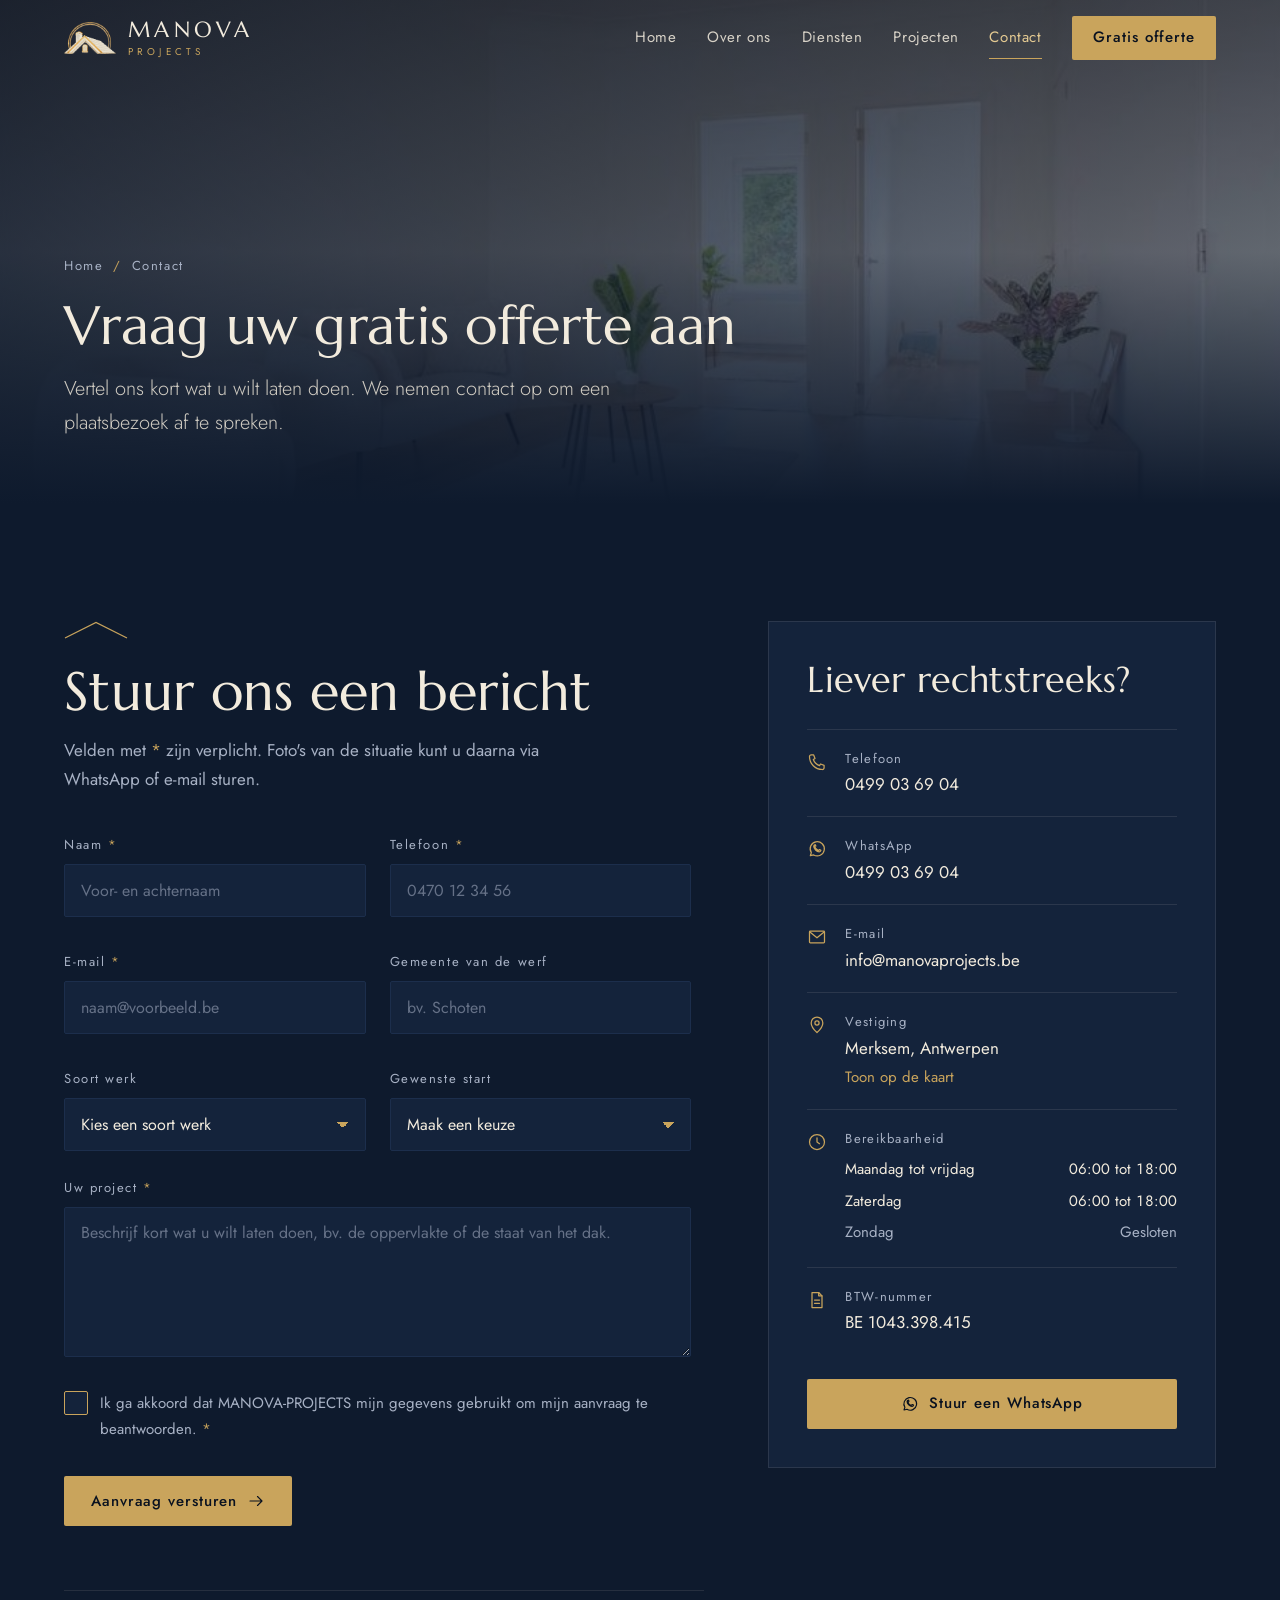
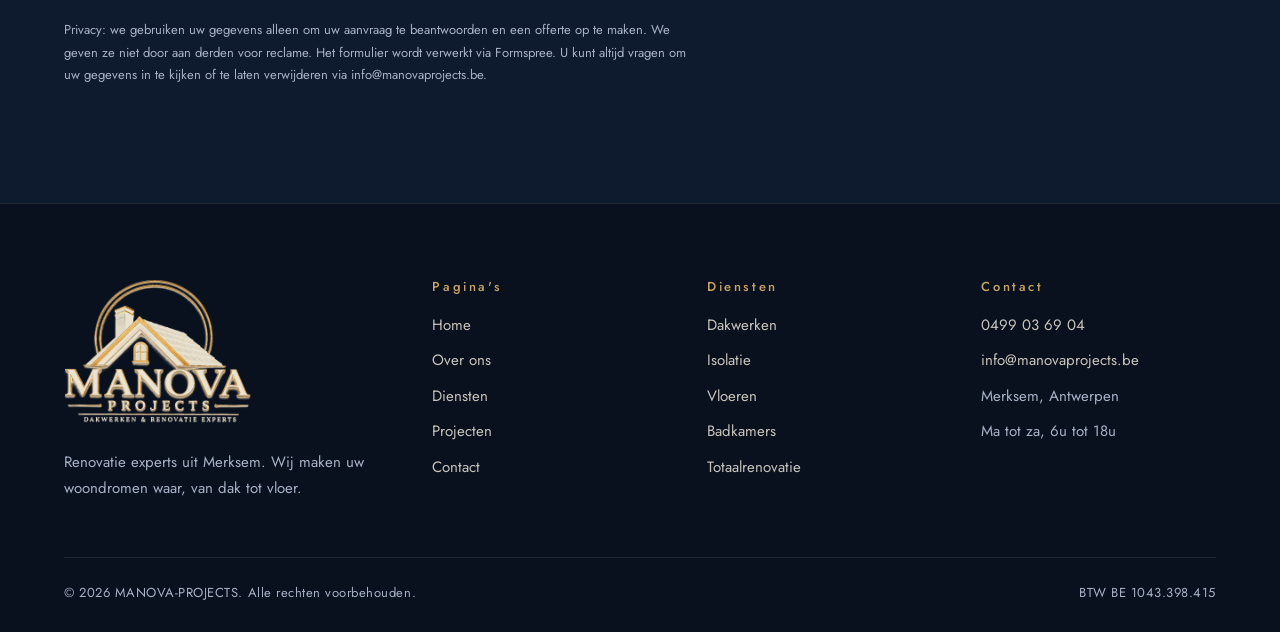
==== contact.html @ 38bc994d "Add files via upload" ====
<!DOCTYPE html>
<html lang="nl-BE">
<head>
<meta charset="utf-8">
<meta name="viewport" content="width=device-width, initial-scale=1, viewport-fit=cover">
<title>Contact | MANOVA-PROJECTS</title>
<meta name="description" content="Vraag een gratis offerte aan bij MANOVA-PROJECTS. Bel 0499 03 69 04, mail info@manovaprojects.be of vul het formulier in.">
<meta name="theme-color" content="#09111F">
<meta property="og:type" content="website">
<meta property="og:locale" content="nl_BE">
<meta property="og:site_name" content="MANOVA-PROJECTS">
<meta property="og:title" content="Contact | MANOVA-PROJECTS">
<meta property="og:description" content="Vraag een gratis offerte aan bij MANOVA-PROJECTS. Bel 0499 03 69 04, mail info@manovaprojects.be of vul het formulier in.">
<meta property="og:image" content="https://manovaprojects.be/images/badkamer-vrijstaand-bad.jpg">
<meta property="og:url" content="https://manovaprojects.be/contact.html">
<link rel="canonical" href="https://manovaprojects.be/contact.html">
<link rel="icon" type="image/png" href="images/favicon.png">
<link rel="apple-touch-icon" href="images/apple-touch-icon.png">
<link rel="preconnect" href="https://fonts.googleapis.com">
<link rel="preconnect" href="https://fonts.gstatic.com" crossorigin>
<link rel="stylesheet" href="https://fonts.googleapis.com/css2?family=Jost:wght@300;400;500&family=Marcellus&display=swap">
<link rel="stylesheet" href="style.css?v=2">
</head>
<body class="page-contact">
<a class="skip-link" href="#inhoud">Naar de inhoud</a>

<header class="site-header">
  <div class="wrap header-inner">
    <a class="brand" href="index.html" aria-label="MANOVA-PROJECTS, naar de startpagina">
      <img src="images/logo-embleem.png" alt="" width="300" height="186">
      <span class="brand-text"><span class="brand-name">MANOVA</span><span class="brand-sub">PROJECTS</span></span>
    </a>
    <nav class="main-nav" id="hoofdmenu" aria-label="Hoofdmenu">
      <a href="index.html">Home</a>
      <a href="over-ons.html">Over ons</a>
      <a href="diensten.html">Diensten</a>
      <a href="projecten.html">Projecten</a>
      <a href="contact.html" aria-current="page">Contact</a>
      <a class="btn btn-gold" href="contact.html">Gratis offerte</a>
    </nav>
    <button class="menu-toggle" type="button" aria-controls="hoofdmenu" aria-expanded="false" aria-label="Menu openen">
      <span></span><span></span><span></span>
    </button>
  </div>
</header>

<section class="page-hero">
  <img src="images/woonkamer-renovatie-parket.jpg" alt="Gerenoveerde lichte leefruimte" width="949" height="558" fetchpriority="high">
  <div class="wrap">
    <nav class="crumbs" aria-label="Kruimelpad"><a href="index.html">Home</a><span aria-hidden="true">/</span><span>Contact</span></nav>
    <h1>Vraag uw gratis offerte aan</h1>
    <p>Vertel ons kort wat u wilt laten doen. We nemen contact op om een plaatsbezoek af te spreken.</p>
  </div>
</section>

<main id="inhoud">

<section class="section">
  <div class="wrap contact-grid">
    <div>
      <div class="form-intro reveal">
        <svg class="gable" viewBox="0 0 64 18" aria-hidden="true"><path d="M1 17 32 1.5 63 17" fill="none" stroke="currentColor" stroke-width="1.2"/></svg>
        <h2>Stuur ons een bericht</h2>
        <p>Velden met <i>*</i> zijn verplicht. Foto's van de situatie kunt u daarna via WhatsApp of e-mail sturen.</p>
      </div>

      <!-- Formspree-formulier: xkjobwpk (https://formspree.io/f/xkjobwpk) -->
      <form class="form" id="offerte-form" action="https://formspree.io/f/xkjobwpk" method="POST" novalidate>
        <input type="hidden" name="_subject" value="Nieuwe offerteaanvraag via manovaprojects.be">
        <div class="hp" aria-hidden="true"><label for="hp-veld">Laat leeg</label><input type="text" id="hp-veld" name="_gotcha" tabindex="-1" autocomplete="off"></div>

        <div class="field">
          <label for="naam">Naam <i>*</i></label>
          <input id="naam" name="naam" type="text" autocomplete="name" required placeholder="Voor- en achternaam">
          <span class="field-error" aria-live="polite"></span>
        </div>
        <div class="field">
          <label for="telefoon">Telefoon <i>*</i></label>
          <input id="telefoon" name="telefoon" type="tel" inputmode="tel" autocomplete="tel" required placeholder="0470 12 34 56">
          <span class="field-error" aria-live="polite"></span>
        </div>
        <div class="field">
          <label for="email">E-mail <i>*</i></label>
          <input id="email" name="email" type="email" inputmode="email" autocomplete="email" required placeholder="naam@voorbeeld.be">
          <span class="field-error" aria-live="polite"></span>
        </div>
        <div class="field">
          <label for="gemeente">Gemeente van de werf</label>
          <input id="gemeente" name="gemeente" type="text" autocomplete="address-level2" placeholder="bv. Schoten">
        </div>
        <div class="field">
          <label for="dienst">Soort werk</label>
          <select id="dienst" name="soort_werk">
            <option value="">Kies een soort werk</option>
            <option value="dakwerken">Dakwerken</option>
            <option value="isolatie">Isolatie</option>
            <option value="vloeren">Vloeren</option>
            <option value="badkamers">Badkamer</option>
            <option value="keukens">Keuken</option>
            <option value="totaalrenovatie">Totaalrenovatie</option>
            <option value="schilderwerk">Schilderwerk</option>
            <option value="gyproc">Gyproc en plafonds</option>
            <option value="gevelwerken">Gevelwerken</option>
            <option value="ramen-deuren">Ramen en deuren</option>
            <option value="sanitair">Sanitair</option>
            <option value="elektriciteit">Elektriciteit</option>
            <option value="afbraak">Afbraak en ruwbouw</option>
            <option value="buitenaanleg">Terrassen en buitenaanleg</option>
            <option value="herstellingen">Herstellingen</option>
            <option value="andere">Iets anders</option>
          </select>
        </div>
        <div class="field">
          <label for="start">Gewenste start</label>
          <select id="start" name="gewenste_start">
            <option value="">Maak een keuze</option>
            <option>Zo snel mogelijk</option>
            <option>Binnen 3 maanden</option>
            <option>Binnen 6 maanden</option>
            <option>Later of nog niet zeker</option>
          </select>
        </div>
        <div class="field field-full">
          <label for="bericht">Uw project <i>*</i></label>
          <textarea id="bericht" name="bericht" required placeholder="Beschrijf kort wat u wilt laten doen, bv. de oppervlakte of de staat van het dak."></textarea>
          <span class="field-error" aria-live="polite"></span>
        </div>
        <div class="field field-full">
          <label class="check" for="privacy">
            <input id="privacy" name="privacy_akkoord" type="checkbox" value="ja" required>
            <span>Ik ga akkoord dat MANOVA-PROJECTS mijn gegevens gebruikt om mijn aanvraag te beantwoorden. <i>*</i></span>
          </label>
          <span class="field-error" aria-live="polite"></span>
        </div>
        <div class="field-full form-foot">
          <button class="btn btn-gold" type="submit"><span>Aanvraag versturen</span><svg viewBox="0 0 24 24" fill="none" stroke="currentColor" stroke-width="1.5" stroke-linecap="round" stroke-linejoin="round" aria-hidden="true"><path d="M4 12h15M14 6l6 6-6 6"/></svg></button>
          <p class="form-status" role="status"></p>
        </div>
      </form>
    </div>

    <aside class="contact-card reveal" data-delay="1" aria-labelledby="gegevens-titel">
      <h2 id="gegevens-titel">Liever rechtstreeks?</h2>
      <ul class="contact-list">
        <li><svg viewBox="0 0 24 24" fill="none" stroke="currentColor" stroke-width="1.5" stroke-linecap="round" stroke-linejoin="round" aria-hidden="true"><path d="M5 3.5h3l1.6 4.2-2 1.3a12 12 0 0 0 7.4 7.4l1.3-2 4.2 1.6v3A2 2 0 0 1 18.4 21 15.5 15.5 0 0 1 3 5.6 2 2 0 0 1 5 3.5Z"/></svg><div><small>Telefoon</small><a href="tel:+32499036904">0499 03 69 04</a></div></li>
        <li><svg viewBox="0 0 24 24" fill="none" stroke="currentColor" stroke-width="1.5" stroke-linecap="round" stroke-linejoin="round" aria-hidden="true"><path d="M4 20l1.2-3.6A8.5 8.5 0 1 1 8 19.1L4 20Z"/><path d="M9.2 8.6c.2 1.9 2.3 4.5 4.6 5.3l1.3-1.2 1.6.8c-.2 1.2-1 1.8-2 1.8-3 0-6.6-3.5-6.6-6.5 0-1 .6-1.8 1.8-2l.8 1.6-1.5.2Z"/></svg><div><small>WhatsApp</small><a href="https://wa.me/32499036904" target="_blank" rel="noopener">0499 03 69 04</a></div></li>
        <li><svg viewBox="0 0 24 24" fill="none" stroke="currentColor" stroke-width="1.5" stroke-linecap="round" stroke-linejoin="round" aria-hidden="true"><rect x="3" y="5" width="18" height="14" rx="1"/><path d="m3.5 6 8.5 7 8.5-7"/></svg><div><small>E-mail</small><a href="mailto:info@manovaprojects.be">info@manovaprojects.be</a></div></li>
        <li><svg viewBox="0 0 24 24" fill="none" stroke="currentColor" stroke-width="1.5" stroke-linecap="round" stroke-linejoin="round" aria-hidden="true"><path d="M12 21s-7-6.2-7-11.5a7 7 0 0 1 14 0C19 14.8 12 21 12 21Z"/><circle cx="12" cy="9.5" r="2.5"/></svg><div><small>Vestiging</small><b>Merksem, Antwerpen</b><br><a href="https://www.google.com/maps/search/?api=1&amp;query=Merksem" target="_blank" rel="noopener" class="map-link">Toon op de kaart</a></div></li>
        <li><svg viewBox="0 0 24 24" fill="none" stroke="currentColor" stroke-width="1.5" stroke-linecap="round" stroke-linejoin="round" aria-hidden="true"><circle cx="12" cy="12" r="9"/><path d="M12 7v5l3 2"/></svg><div><small>Bereikbaarheid</small>
          <table class="hours">
            <tr><td>Maandag tot vrijdag</td><td>06:00 tot 18:00</td></tr>
            <tr><td>Zaterdag</td><td>06:00 tot 18:00</td></tr>
            <tr class="closed"><td>Zondag</td><td>Gesloten</td></tr>
          </table></div></li>
        <li><svg viewBox="0 0 24 24" fill="none" stroke="currentColor" stroke-width="1.5" stroke-linecap="round" stroke-linejoin="round" aria-hidden="true"><path d="M6 3h8l4 4v14H6Z"/><path d="M14 3v4h4M9 12h6M9 16h6"/></svg><div><small>BTW-nummer</small><b>BE 1043.398.415</b></div></li>
      </ul>
      <a class="btn btn-gold" href="https://wa.me/32499036904" target="_blank" rel="noopener"><svg viewBox="0 0 24 24" fill="none" stroke="currentColor" stroke-width="1.5" stroke-linecap="round" stroke-linejoin="round" aria-hidden="true"><path d="M4 20l1.2-3.6A8.5 8.5 0 1 1 8 19.1L4 20Z"/><path d="M9.2 8.6c.2 1.9 2.3 4.5 4.6 5.3l1.3-1.2 1.6.8c-.2 1.2-1 1.8-2 1.8-3 0-6.6-3.5-6.6-6.5 0-1 .6-1.8 1.8-2l.8 1.6-1.5.2Z"/></svg>Stuur een WhatsApp</a>
    </aside>
  </div>

  <div class="wrap">
    <p class="privacy-note">Privacy: we gebruiken uw gegevens alleen om uw aanvraag te beantwoorden en een offerte op te maken. We geven ze niet door aan derden voor reclame. Het formulier wordt verwerkt via Formspree. U kunt altijd vragen om uw gegevens in te kijken of te laten verwijderen via info@manovaprojects.be.</p>
  </div>
</section>
</main>

<footer class="site-footer">
  <div class="wrap">
    <div class="footer-grid">
      <div class="footer-logo">
        <img src="images/logo-manova-projects.png" alt="MANOVA-PROJECTS, dakwerken en renovatie experts" width="900" height="684" loading="lazy" decoding="async">
        <p>Renovatie experts uit Merksem. Wij maken uw woondromen waar, van dak tot vloer.</p>
      </div>
      <div>
        <h3>Pagina's</h3>
        <ul class="footer-links">
          <li><a href="index.html">Home</a></li>
          <li><a href="over-ons.html">Over ons</a></li>
          <li><a href="diensten.html">Diensten</a></li>
          <li><a href="projecten.html">Projecten</a></li>
          <li><a href="contact.html">Contact</a></li>
        </ul>
      </div>
      <div>
        <h3>Diensten</h3>
        <ul class="footer-links">
          <li><a href="diensten.html#dakwerken">Dakwerken</a></li>
          <li><a href="diensten.html#isolatie">Isolatie</a></li>
          <li><a href="diensten.html#vloeren">Vloeren</a></li>
          <li><a href="diensten.html#badkamers">Badkamers</a></li>
          <li><a href="diensten.html#totaalrenovatie">Totaalrenovatie</a></li>
        </ul>
      </div>
      <div>
        <h3>Contact</h3>
        <ul class="footer-links">
          <li><a href="tel:+32499036904">0499 03 69 04</a></li>
          <li><a href="mailto:info@manovaprojects.be">info@manovaprojects.be</a></li>
          <li><span>Merksem, Antwerpen</span></li>
          <li><span>Ma tot za, 6u tot 18u</span></li>
        </ul>
      </div>
    </div>
    <div class="footer-bottom">
      <span>&copy; <span data-year>2026</span> MANOVA-PROJECTS. Alle rechten voorbehouden.</span>
      <span>BTW BE 1043.398.415</span>
    </div>
  </div>
</footer>

<nav class="mobile-bar" aria-label="Snel contact">
  <a href="tel:+32499036904"><svg viewBox="0 0 24 24" fill="none" stroke="currentColor" stroke-width="1.5" stroke-linecap="round" stroke-linejoin="round" aria-hidden="true"><path d="M5 3.5h3l1.6 4.2-2 1.3a12 12 0 0 0 7.4 7.4l1.3-2 4.2 1.6v3A2 2 0 0 1 18.4 21 15.5 15.5 0 0 1 3 5.6 2 2 0 0 1 5 3.5Z"/></svg>Bellen</a>
  <a href="https://wa.me/32499036904" target="_blank" rel="noopener"><svg viewBox="0 0 24 24" fill="none" stroke="currentColor" stroke-width="1.5" stroke-linecap="round" stroke-linejoin="round" aria-hidden="true"><path d="M4 20l1.2-3.6A8.5 8.5 0 1 1 8 19.1L4 20Z"/><path d="M9.2 8.6c.2 1.9 2.3 4.5 4.6 5.3l1.3-1.2 1.6.8c-.2 1.2-1 1.8-2 1.8-3 0-6.6-3.5-6.6-6.5 0-1 .6-1.8 1.8-2l.8 1.6-1.5.2Z"/></svg>WhatsApp</a>
  <a class="is-primary" href="contact.html"><svg viewBox="0 0 24 24" fill="none" stroke="currentColor" stroke-width="1.5" stroke-linecap="round" stroke-linejoin="round" aria-hidden="true"><path d="M6 3h8l4 4v14H6Z"/><path d="M14 3v4h4M9 12h6M9 16h6"/></svg>Offerte</a>
</nav>

<script src="script.js?v=2"></script>
</body>
</html>
---- style.css ----
/* =========================================================
   MANOVA-PROJECTS — style.css
   Layout: links uitgelijnde, ruime kolommen op diepe nachtblauwe
   grond; goud alleen voor fijne lijnen, cijfers en de hoofdknop.
   ========================================================= */

:root {
  /* Kleur */
  --ink: #09111F;          /* diepste achtergrond */
  --navy: #0E1A2D;         /* hoofdachtergrond */
  --navy-2: #14233B;       /* verhoogde vlakken */
  --navy-3: #1C2E4C;       /* randen op vlakken */
  --gold: #C9A45C;         /* accent uit het logo */
  --gold-2: #E4CA92;       /* goud op hover */
  --ivory: #F2EBDD;        /* tekst */
  --mist: #A7B1C4;         /* gedempte tekst */
  --line: rgba(201, 164, 92, 0.24);
  --line-soft: rgba(242, 235, 221, 0.10);

  /* Type */
  --display: "Marcellus", "Trajan Pro", Georgia, "Times New Roman", serif;
  --body: "Jost", "Avenir Next", "Segoe UI", system-ui, -apple-system, sans-serif;

  --fs-xs: 0.8125rem;
  --fs-sm: 0.9375rem;
  --fs-md: 1.0625rem;
  --fs-lg: 1.25rem;
  --fs-xl: clamp(1.6rem, 1.2rem + 1.6vw, 2.25rem);
  --fs-2xl: clamp(2.1rem, 1.4rem + 2.8vw, 3.4rem);
  --fs-hero: clamp(2.5rem, 1.5rem + 4.6vw, 5.2rem);

  /* Maat */
  --wrap: 1240px;
  --gutter: clamp(16px, 4.5vw, 44px);
  --section: clamp(72px, 6vw + 40px, 140px);
  --radius: 2px;
  --header-h: 76px;
  --ease: cubic-bezier(0.22, 0.61, 0.36, 1);

  color-scheme: dark;
}

/* ---------- Basis ---------- */
*, *::before, *::after { box-sizing: border-box; }

html {
  -webkit-text-size-adjust: 100%;
  text-size-adjust: 100%;
  scroll-behavior: smooth;
  scroll-padding-top: calc(var(--header-h) + 12px);
  background: var(--ink);
}

body {
  margin: 0;
  background: var(--navy);
  color: var(--ivory);
  font-family: var(--body);
  font-size: var(--fs-md);
  font-weight: 400;
  line-height: 1.7;
  -webkit-font-smoothing: antialiased;
  -moz-osx-font-smoothing: grayscale;
  -webkit-tap-highlight-color: transparent;
  overflow-x: hidden;
}

img { display: block; max-width: 100%; height: auto; }
a { color: inherit; text-decoration: none; }
button, input, select, textarea { font: inherit; color: inherit; }
button { cursor: pointer; }

h1, h2, h3, h4 {
  font-family: var(--display);
  font-weight: 400;
  line-height: 1.12;
  letter-spacing: 0.005em;
  margin: 0;
  text-wrap: balance;
}
p { margin: 0; }
p + p { margin-top: 1em; }

:focus-visible {
  outline: 2px solid var(--gold);
  outline-offset: 3px;
}

::selection { background: var(--gold); color: var(--ink); }

.skip-link {
  position: absolute;
  left: 16px;
  top: -60px;
  z-index: 200;
  background: var(--gold);
  color: var(--ink);
  padding: 10px 16px;
  font-weight: 500;
}
.skip-link:focus { top: calc(env(safe-area-inset-top, 0px) + 12px); }

.wrap {
  width: 100%;
  max-width: var(--wrap);
  margin-inline: auto;
  padding-inline: var(--gutter);
}

/* ---------- Knoppen ---------- */
.btn {
  display: inline-flex;
  align-items: center;
  justify-content: center;
  gap: 10px;
  min-height: 50px;
  padding: 0 26px;
  border: 1px solid transparent;
  border-radius: var(--radius);
  font-size: var(--fs-sm);
  font-weight: 500;
  letter-spacing: 0.06em;
  transition: background-color .3s var(--ease), color .3s var(--ease), border-color .3s var(--ease);
  white-space: nowrap;
}
.btn svg { width: 18px; height: 18px; flex: none; }
.btn:disabled { opacity: .7; cursor: wait; }

.btn-gold { background: var(--gold); color: var(--ink); }
.btn-gold:hover { background: var(--gold-2); }

.btn-line { border-color: rgba(242, 235, 221, 0.45); color: var(--ivory); }
.btn-line:hover { border-color: var(--gold); color: var(--gold-2); }

.link-gold {
  display: inline-flex;
  align-items: center;
  gap: 10px;
  color: var(--gold);
  font-size: var(--fs-sm);
  font-weight: 500;
  letter-spacing: 0.06em;
  padding-block: 6px;
  border-bottom: 1px solid var(--line);
  transition: color .3s, border-color .3s;
}
.link-gold svg { width: 18px; height: 18px; flex: none; transition: transform .3s var(--ease); }
.link-gold:hover { color: var(--gold-2); border-color: var(--gold-2); }
.link-gold:hover svg, .spot:hover .link-gold svg { transform: translateX(4px); }

/* ---------- Header ---------- */
.site-header {
  position: fixed;
  inset: 0 0 auto 0;
  z-index: 100;
  padding-top: env(safe-area-inset-top, 0px);
  transition: background-color .4s var(--ease), border-color .4s var(--ease);
  border-bottom: 1px solid transparent;
}
.site-header.is-solid,
body.menu-open .site-header {
  background: rgba(9, 17, 31, 0.94);
  -webkit-backdrop-filter: blur(14px);
  backdrop-filter: blur(14px);
  border-bottom-color: var(--line-soft);
}
/* backdrop-filter zou het volledig-scherm menu insluiten; uitzetten zolang het open is */
body.menu-open .site-header {
  -webkit-backdrop-filter: none;
  backdrop-filter: none;
  background: var(--ink);
}

.header-inner {
  height: var(--header-h);
  display: flex;
  align-items: center;
  justify-content: space-between;
  gap: 24px;
}

.brand {
  display: flex;
  align-items: center;
  gap: 12px;
  flex: none;
}
.brand img { width: 52px; height: auto; }
.brand-text { display: flex; flex-direction: column; line-height: 1; }
.brand-name {
  font-family: var(--display);
  font-size: 1.35rem;
  letter-spacing: 0.2em;
}
.brand-sub {
  margin-top: 6px;
  font-size: 0.62rem;
  letter-spacing: 0.42em;
  color: var(--gold);
}

.main-nav { display: flex; align-items: center; gap: clamp(18px, 2.4vw, 36px); }
.main-nav a:not(.btn) {
  position: relative;
  font-size: var(--fs-sm);
  letter-spacing: 0.04em;
  color: var(--ivory);
  padding-block: 8px;
  opacity: .86;
  transition: opacity .3s, color .3s;
}
.main-nav a:not(.btn)::after {
  content: "";
  position: absolute;
  left: 0; right: 0; bottom: 0;
  height: 1px;
  background: var(--gold);
  transform: scaleX(0);
  transform-origin: left;
  transition: transform .4s var(--ease);
}
.main-nav a:not(.btn):hover { opacity: 1; }
.main-nav a:not(.btn):hover::after,
.main-nav a[aria-current="page"]::after { transform: scaleX(1); }
.main-nav a[aria-current="page"] { opacity: 1; color: var(--gold-2); }
.main-nav .btn { min-height: 44px; padding: 0 20px; }

.menu-toggle {
  display: none;
  width: 48px; height: 48px;
  margin-right: -10px;
  background: none;
  border: 0;
  position: relative;
}
.menu-toggle span {
  position: absolute;
  left: 12px; right: 12px;
  height: 1.5px;
  background: var(--ivory);
  transition: transform .35s var(--ease), opacity .2s, top .35s var(--ease);
}
.menu-toggle span:nth-child(1) { top: 17px; }
.menu-toggle span:nth-child(2) { top: 23.5px; }
.menu-toggle span:nth-child(3) { top: 30px; }
body.menu-open .menu-toggle span:nth-child(1) { top: 23.5px; transform: rotate(45deg); }
body.menu-open .menu-toggle span:nth-child(2) { opacity: 0; }
body.menu-open .menu-toggle span:nth-child(3) { top: 23.5px; transform: rotate(-45deg); }

/* ---------- Hero met slideshow ---------- */
.hero {
  position: relative;
  min-height: 600px;
  height: 100vh;
  height: 100svh;
  max-height: 940px;
  display: flex;
  align-items: flex-end;
  overflow: hidden;
  background: var(--ink);
  isolation: isolate;
}
.hero-slides { position: absolute; inset: 0; z-index: -2; }
.hero-slide {
  position: absolute;
  inset: 0;
  margin: 0;
  opacity: 0;
  transition: opacity 1.6s var(--ease);
}
.hero-slide img {
  width: 100%;
  height: 100%;
  object-fit: cover;
  transform: scale(1.08);
}
.hero-slide.is-active { opacity: 1; }
.hero-slide.is-active img { animation: kenburns 9s linear forwards; }
@keyframes kenburns { from { transform: scale(1.08); } to { transform: scale(1); } }

.hero::before {
  content: "";
  position: absolute;
  inset: 0;
  z-index: -1;
  background:
    linear-gradient(90deg, rgba(9,17,31,.88) 0%, rgba(9,17,31,.55) 45%, rgba(9,17,31,.15) 100%),
    linear-gradient(0deg, rgba(9,17,31,.92) 0%, rgba(9,17,31,0) 55%),
    linear-gradient(180deg, rgba(9,17,31,.65) 0%, rgba(9,17,31,0) 22%);
}

.hero-content {
  padding-bottom: clamp(36px, 7vh, 80px);
  padding-top: calc(var(--header-h) + 40px);
}
.hero-kicker {
  display: flex;
  align-items: center;
  gap: 14px;
  color: var(--gold);
  font-size: var(--fs-sm);
  letter-spacing: 0.18em;
  margin-bottom: 22px;
}
.hero-kicker::before {
  content: "";
  width: 44px;
  height: 1px;
  background: var(--gold);
}
.hero h1 {
  font-size: var(--fs-hero);
  max-width: 13ch;
  line-height: 1.04;
}
.hero-lead {
  margin-top: 22px;
  max-width: 46ch;
  font-size: var(--fs-lg);
  font-weight: 300;
  color: rgba(242, 235, 221, 0.86);
}
.hero-actions {
  display: flex;
  flex-wrap: wrap;
  gap: 14px;
  margin-top: 34px;
}

.hero-meta {
  display: flex;
  align-items: flex-end;
  justify-content: space-between;
  gap: 24px;
  margin-top: clamp(40px, 8vh, 84px);
  padding-top: 20px;
  border-top: 1px solid var(--line-soft);
}
.hero-caption {
  font-size: var(--fs-sm);
  color: var(--mist);
  min-height: 1.7em;
}
.hero-caption strong { color: var(--ivory); font-weight: 500; }
.hero-controls { display: flex; align-items: center; gap: 18px; }
.hero-count {
  font-family: var(--display);
  font-size: var(--fs-sm);
  color: var(--mist);
  font-variant-numeric: tabular-nums;
  white-space: nowrap;
}
.hero-count b { color: var(--gold); font-weight: 400; }
.hero-dots { display: flex; gap: 8px; }
.hero-dot {
  width: 34px;
  height: 24px;
  border: 0;
  background: none;
  padding: 0;
  position: relative;
}
.hero-dot::before,
.hero-dot::after {
  content: "";
  position: absolute;
  left: 0; right: 0; top: 50%;
  height: 2px;
  background: rgba(242,235,221,.25);
}
.hero-dot::after {
  background: var(--gold);
  transform: scaleX(0);
  transform-origin: left;
}
.hero-dot.is-active::after { animation: progress var(--slide-ms, 6500ms) linear forwards; }
.hero-dot.is-done::after { transform: scaleX(1); }
@keyframes progress { to { transform: scaleX(1); } }

/* ---------- Pagina-hero (subpagina's) ---------- */
.page-hero {
  position: relative;
  min-height: clamp(380px, 56vh, 560px);
  display: flex;
  align-items: flex-end;
  overflow: hidden;
  isolation: isolate;
  background: var(--ink);
}
.page-hero > img {
  position: absolute;
  inset: 0;
  z-index: -2;
  width: 100%;
  height: 100%;
  object-fit: cover;
}
.page-hero::before {
  content: "";
  position: absolute;
  inset: 0;
  z-index: -1;
  background:
    linear-gradient(0deg, var(--navy) 0%, rgba(14,26,45,.55) 50%, rgba(9,17,31,.7) 100%),
    linear-gradient(90deg, rgba(9,17,31,.7), rgba(9,17,31,.1));
}
.page-hero .wrap {
  padding-top: calc(var(--header-h) + 60px);
  padding-bottom: clamp(32px, 5vw, 64px);
}
.page-hero h1 { font-size: var(--fs-2xl); max-width: 18ch; }
.page-hero p {
  margin-top: 16px;
  max-width: 52ch;
  color: rgba(242,235,221,.84);
  font-size: var(--fs-lg);
  font-weight: 300;
}
.crumbs {
  display: flex;
  gap: 10px;
  margin-bottom: 18px;
  font-size: var(--fs-xs);
  letter-spacing: 0.12em;
  color: var(--mist);
}
.crumbs a:hover { color: var(--gold-2); }
.crumbs span[aria-hidden] { color: var(--gold); }

/* ---------- Secties ---------- */
.section { padding-block: var(--section); }
.section-ink { background: var(--ink); }
.section-raised { background: var(--navy-2); }

.section-head {
  display: grid;
  grid-template-columns: minmax(0, 1.1fr) minmax(0, 1fr);
  gap: 24px 64px;
  align-items: end;
  margin-bottom: clamp(40px, 5vw, 72px);
}
.section-head h2 { font-size: var(--fs-2xl); }
.section-head p { color: var(--mist); max-width: 52ch; }
.section-head .link-gold { justify-self: start; margin-top: 12px; }

.label {
  display: block;
  margin-bottom: 16px;
  font-size: var(--fs-xs);
  letter-spacing: 0.22em;
  color: var(--gold);
}

/* Fijne gouden daklijn: het motief uit het logo */
.gable {
  display: block;
  width: 64px;
  height: 18px;
  margin-bottom: 22px;
  color: var(--gold);
}

/* ---------- Feitenstrook ---------- */
.facts {
  background: var(--ink);
  border-bottom: 1px solid var(--line-soft);
}
.facts-list {
  list-style: none;
  margin: 0;
  padding: 0;
  display: grid;
  grid-template-columns: repeat(4, minmax(0, 1fr));
}
.facts-list li {
  padding: 30px 24px 30px 0;
  display: flex;
  flex-direction: column;
  gap: 4px;
  min-width: 0;
}
.facts-list li + li { padding-left: 28px; border-left: 1px solid var(--line-soft); }
.facts-list strong {
  font-family: var(--display);
  font-weight: 400;
  font-size: var(--fs-xl);
  color: var(--gold-2);
  line-height: 1.15;
}
.facts-list span { font-size: var(--fs-sm); color: var(--mist); }

/* ---------- Uitgelichte diensten (home) ---------- */
.spotlight {
  display: grid;
  grid-template-columns: repeat(3, minmax(0, 1fr));
  gap: 20px;
}
.spot {
  position: relative;
  display: flex;
  align-items: flex-end;
  min-height: 520px;
  overflow: hidden;
  isolation: isolate;
  background: var(--navy-2);
}
.spot img {
  position: absolute;
  inset: 0;
  z-index: -2;
  width: 100%;
  height: 100%;
  object-fit: cover;
  transition: transform 1.2s var(--ease);
}
.spot::before {
  content: "";
  position: absolute;
  inset: 0;
  z-index: -1;
  background: linear-gradient(0deg, rgba(9,17,31,.97) 0%, rgba(9,17,31,.82) 38%, rgba(9,17,31,.35) 70%, rgba(9,17,31,.1) 100%);
}
.spot::after {
  content: "";
  position: absolute;
  inset: 14px;
  border: 1px solid var(--line);
  pointer-events: none;
  opacity: 0;
  transition: opacity .5s var(--ease);
}
.spot:hover img { transform: scale(1.05); }
.spot:hover::after { opacity: 1; }
.spot-body { padding: 34px 32px; }
.spot-num {
  font-family: var(--display);
  color: var(--gold);
  font-size: var(--fs-sm);
  letter-spacing: 0.1em;
}
.spot h3 { font-size: var(--fs-xl); margin-top: 10px; }
.spot p { margin-top: 12px; color: rgba(242,235,221,.8); font-size: var(--fs-sm); }
.spot .link-gold { margin-top: 20px; }

.also-list {
  margin-top: 28px;
  display: flex;
  flex-wrap: wrap;
  gap: 10px 12px;
  align-items: center;
}
.also-list > span { color: var(--mist); font-size: var(--fs-sm); margin-right: 6px; }
.also-list a {
  font-size: var(--fs-sm);
  padding: 8px 16px;
  border: 1px solid var(--line-soft);
  border-radius: 40px;
  color: var(--ivory);
  transition: border-color .3s, color .3s;
}
.also-list a:hover { border-color: var(--gold); color: var(--gold-2); }

/* ---------- Waarom Manova ---------- */
.why {
  display: grid;
  grid-template-columns: minmax(0, 5fr) minmax(0, 6fr);
  gap: clamp(40px, 6vw, 96px);
  align-items: start;
}
.why-visual { position: sticky; top: calc(var(--header-h) + 32px); }
.why-visual h2 { font-size: var(--fs-2xl); }
.why-visual > p { margin-top: 18px; color: var(--mist); max-width: 44ch; }
.why-photo {
  position: relative;
  isolation: isolate; /* houdt het gouden kader zichtbaar, ook op tablet en gsm */
  margin-top: 36px;
  aspect-ratio: 4 / 3;
  max-width: 100%;
}
.why-photo img { width: 100%; height: 100%; object-fit: cover; }
.why-photo::after {
  content: "";
  position: absolute;
  inset: 18px -18px -18px 18px;
  border: 1px solid var(--line);
  z-index: -1;
}

.reasons { list-style: none; margin: 0; padding: 0; }
.reasons li {
  display: grid;
  grid-template-columns: 44px minmax(0, 1fr);
  gap: 18px;
  padding-block: 28px;
  border-bottom: 1px solid var(--line-soft);
}
.reasons li:first-child { border-top: 1px solid var(--line-soft); }
.reasons svg { width: 40px; height: 12px; margin-top: 12px; color: var(--gold); }
.reasons h3 { font-size: var(--fs-lg); letter-spacing: 0.01em; }
.reasons p { margin-top: 6px; color: var(--mist); font-size: var(--fs-sm); max-width: 54ch; }

/* ---------- Projecten-preview ---------- */
.mosaic {
  display: grid;
  grid-template-columns: repeat(4, minmax(0, 1fr));
  grid-auto-rows: clamp(180px, 18vw, 250px);
  gap: 14px;
}
.mosaic a {
  position: relative;
  overflow: hidden;
  background: var(--navy-2);
}
.mosaic figure { margin: 0; height: 100%; }
.mosaic a:nth-child(1) { grid-column: span 2; grid-row: span 2; }
.mosaic a:nth-child(4),
.mosaic a:nth-child(5) { grid-row: span 2; }
.mosaic a:nth-child(6) { grid-column: span 2; }
.mosaic img {
  width: 100%;
  height: 100%;
  object-fit: cover;
  transition: transform 1s var(--ease), opacity .5s;
}
.mosaic a:hover img { transform: scale(1.05); }
.mosaic figcaption,
.tile-caption {
  position: absolute;
  left: 0; right: 0; bottom: 0;
  padding: 40px 18px 14px;
  font-size: var(--fs-sm);
  background: linear-gradient(0deg, rgba(9,17,31,.9), rgba(9,17,31,0));
  opacity: 0;
  transform: translateY(6px);
  transition: opacity .4s var(--ease), transform .4s var(--ease);
}
.mosaic a:hover figcaption,
.mosaic a:focus-visible figcaption { opacity: 1; transform: none; }

/* ---------- Werkwijze ---------- */
.steps {
  list-style: none;
  margin: 0;
  padding: 0;
  display: grid;
  grid-template-columns: repeat(4, minmax(0, 1fr));
  gap: 0;
  counter-reset: step;
}
.steps li {
  position: relative;
  padding: 0 28px 0 0;
  min-width: 0;
}
.steps li + li { padding-left: 28px; }
.steps li::before {
  counter-increment: step;
  content: "0" counter(step);
  display: block;
  font-family: var(--display);
  font-size: 2.8rem;
  line-height: 1;
  color: var(--gold);
  margin-bottom: 22px;
}
.steps li::after {
  content: "";
  position: absolute;
  top: 1.4rem;
  left: 4.6rem;
  right: 0;
  height: 1px;
  background: var(--line);
}
.steps li + li::after { left: calc(28px + 4.6rem); }
.steps li:last-child::after { display: none; }
.steps h3 { font-size: var(--fs-lg); }
.steps p { margin-top: 10px; color: var(--mist); font-size: var(--fs-sm); }

/* ---------- Regio ---------- */
.region {
  display: grid;
  grid-template-columns: minmax(0, 1fr) minmax(0, 1fr);
  gap: clamp(32px, 6vw, 96px);
  align-items: center;
}
.region h2 { font-size: var(--fs-2xl); }
.region p { margin-top: 18px; color: var(--mist); max-width: 50ch; }
.region p:first-child { margin-top: 0; }
.towns {
  list-style: none;
  margin: 0;
  padding: 0;
  display: grid;
  grid-template-columns: repeat(2, minmax(0, 1fr));
  gap: 0 28px;
}
.towns li {
  padding: 14px 0;
  border-bottom: 1px solid var(--line-soft);
  display: flex;
  justify-content: space-between;
  gap: 12px;
  font-size: var(--fs-md);
}
.towns li span { color: var(--mist); font-size: var(--fs-xs); letter-spacing: .08em; align-self: center; }
.towns li.is-base { color: var(--gold-2); }
.towns li.is-wide { grid-column: 1 / -1; border-bottom: 0; color: var(--gold-2); font-family: var(--display); font-size: var(--fs-lg); }

/* ---------- CTA-band ---------- */
.cta-band {
  position: relative;
  overflow: hidden;
  isolation: isolate;
  padding-block: clamp(72px, 9vw, 130px);
  background: var(--ink);
}
.cta-band > img {
  position: absolute;
  inset: 0;
  z-index: -2;
  width: 100%;
  height: 100%;
  object-fit: cover;
  opacity: .32;
}
.cta-band::before {
  content: "";
  position: absolute;
  inset: 0;
  z-index: -1;
  background: linear-gradient(90deg, rgba(9,17,31,.95) 20%, rgba(9,17,31,.6));
}
.cta-inner {
  display: flex;
  flex-wrap: wrap;
  align-items: flex-end;
  justify-content: space-between;
  gap: 32px;
}
.cta-inner h2 { font-size: var(--fs-2xl); max-width: 16ch; }
.cta-inner p { margin-top: 14px; color: var(--mist); max-width: 46ch; }
.cta-actions { display: flex; flex-wrap: wrap; gap: 14px; }
.cta-phone {
  display: block;
  margin-top: 20px;
  font-family: var(--display);
  font-size: var(--fs-xl);
  color: var(--gold-2);
  font-variant-numeric: tabular-nums;
}

/* ---------- Over ons ---------- */
.story {
  display: grid;
  grid-template-columns: minmax(0, 1fr) minmax(0, 1fr);
  gap: clamp(40px, 6vw, 96px);
  align-items: center;
}
.story h2 { font-size: var(--fs-2xl); }
.story-text p { color: rgba(242,235,221,.84); max-width: 58ch; }
.story-text h2 + p { margin-top: 24px; }
.story-logo {
  padding: clamp(28px, 5vw, 64px);
  border: 1px solid var(--line);
  background: radial-gradient(ellipse at 50% 40%, rgba(201,164,92,.10), transparent 70%);
}
.story-logo img { width: 100%; max-width: 520px; margin-inline: auto; }

.values {
  display: grid;
  grid-template-columns: repeat(3, minmax(0, 1fr));
  gap: 0;
  border-top: 1px solid var(--line-soft);
}
.values article {
  padding: 40px 32px 8px 0;
  min-width: 0;
}
.values article + article { padding-left: 32px; border-left: 1px solid var(--line-soft); }
.values h3 { font-size: var(--fs-xl); }
.values p { margin-top: 14px; color: var(--mist); font-size: var(--fs-sm); }

.quote-block {
  max-width: 900px;
}
.quote-block blockquote {
  margin: 0;
  font-family: var(--display);
  font-size: var(--fs-xl);
  line-height: 1.35;
}
.quote-block cite {
  display: block;
  margin-top: 22px;
  font-style: normal;
  color: var(--gold);
  font-size: var(--fs-sm);
  letter-spacing: .12em;
}

/* ---------- Diensten ---------- */
.feature {
  display: grid;
  grid-template-columns: minmax(0, 7fr) minmax(0, 5fr);
  gap: clamp(32px, 5vw, 80px);
  align-items: center;
}
.feature + .feature { margin-top: var(--section); }
.feature:nth-of-type(even) { grid-template-columns: minmax(0, 5fr) minmax(0, 7fr); }
.feature:nth-of-type(even) .feature-media { order: 2; }
.feature-media {
  position: relative;
  aspect-ratio: 4 / 3;
  max-width: 100%;
  background: var(--navy-2);
}
.feature-media img { width: 100%; height: 100%; object-fit: cover; }
.feature-media .media-tag {
  position: absolute;
  left: 0; bottom: 0;
  padding: 10px 16px;
  background: var(--ink);
  color: var(--gold);
  font-size: var(--fs-xs);
  letter-spacing: .14em;
}
.feature h2 { font-size: var(--fs-2xl); }
.feature-text > p { margin-top: 18px; color: rgba(242,235,221,.84); }

.ticks {
  list-style: none;
  margin: 26px 0 0;
  padding: 0;
  display: grid;
  gap: 10px;
}
.ticks li {
  position: relative;
  padding-left: 30px;
  font-size: var(--fs-sm);
  color: var(--ivory);
}
.ticks li::before {
  content: "";
  position: absolute;
  left: 0;
  top: .55em;
  width: 14px;
  height: 8px;
  border-left: 1px solid var(--gold);
  border-top: 1px solid var(--gold);
  transform: rotate(45deg) translate(2px, 2px);
}
.feature .btn { margin-top: 30px; }

.service-grid {
  display: grid;
  grid-template-columns: repeat(3, minmax(0, 1fr));
  gap: 1px;
  background: var(--line-soft);
  border: 1px solid var(--line-soft);
}
.service {
  background: var(--navy);
  padding: clamp(28px, 3vw, 40px);
  display: flex;
  flex-direction: column;
  min-width: 0;
  transition: background-color .4s var(--ease);
}
.service:hover { background: var(--navy-2); }
.service svg { width: 40px; height: 40px; color: var(--gold); margin-bottom: 22px; }
.service h3 { font-size: var(--fs-lg); }
.service p { margin-top: 10px; color: var(--mist); font-size: var(--fs-sm); }
.service .ticks { margin-top: 18px; gap: 6px; }
.service .ticks li { color: rgba(242,235,221,.8); }

/* ---------- Galerij ---------- */
.filters {
  display: flex;
  flex-wrap: wrap;
  gap: 10px;
  margin-bottom: 36px;
}
.filter {
  min-height: 44px;
  padding: 0 20px;
  border-radius: 40px;
  border: 1px solid var(--line-soft);
  background: transparent;
  font-size: var(--fs-sm);
  letter-spacing: .03em;
  color: var(--ivory);
  transition: background-color .3s, color .3s, border-color .3s;
}
.filter:hover { border-color: var(--gold); }
.filter[aria-pressed="true"] { background: var(--gold); border-color: var(--gold); color: var(--ink); }
.filter small { opacity: .7; margin-left: 6px; font-size: .8em; font-variant-numeric: tabular-nums; }

.gallery {
  display: grid;
  grid-template-columns: repeat(3, minmax(0, 1fr));
  grid-auto-flow: dense;
  gap: 14px;
}
.tile {
  position: relative;
  display: block;
  width: 100%;
  padding: 0;
  border: 0;
  background: var(--navy-2);
  overflow: hidden;
  aspect-ratio: 4 / 3;
  text-align: left;
}
.tile.is-tall { grid-row: span 2; aspect-ratio: auto; }
.tile.is-wide { grid-column: span 2; aspect-ratio: auto; }
.tile img {
  width: 100%;
  height: 100%;
  object-fit: cover;
  transition: transform 1s var(--ease);
}
.tile:hover img { transform: scale(1.05); }
.tile:hover .tile-caption,
.tile:focus-visible .tile-caption { opacity: 1; transform: none; }
.tile-caption strong { display: block; font-weight: 500; }
.tile-caption span { color: var(--gold); font-size: var(--fs-xs); letter-spacing: .12em; }
.tile.is-hidden { display: none; }

.gallery-note {
  margin-top: 40px;
  color: var(--mist);
  font-size: var(--fs-sm);
}

/* Lightbox */
.lightbox {
  position: fixed;
  inset: 0;
  z-index: 300;
  display: grid;
  grid-template-rows: auto 1fr auto;
  background: rgba(6, 11, 21, 0.97);
  padding: calc(env(safe-area-inset-top, 0px) + 12px) 12px calc(env(safe-area-inset-bottom, 0px) + 16px);
  opacity: 0;
  visibility: hidden;
  transition: opacity .35s var(--ease), visibility .35s;
}
.lightbox.is-open { opacity: 1; visibility: visible; }
.lb-top {
  display: flex;
  justify-content: space-between;
  align-items: center;
  gap: 16px;
  padding: 0 8px;
}
.lb-count { font-family: var(--display); color: var(--mist); font-variant-numeric: tabular-nums; }
.lb-stage {
  position: relative;
  display: flex;
  align-items: center;
  justify-content: center;
  min-height: 0;
  padding: 12px 0;
}
.lb-stage img {
  max-width: 100%;
  max-height: 100%;
  width: auto;
  height: auto;
  object-fit: contain;
}
.lb-caption { text-align: center; color: var(--mist); font-size: var(--fs-sm); padding: 0 16px; }
.lb-caption strong { color: var(--ivory); font-weight: 500; }
.lb-btn {
  width: 50px; height: 50px;
  display: grid;
  place-items: center;
  border: 1px solid var(--line-soft);
  border-radius: 50%;
  background: rgba(9,17,31,.6);
  color: var(--ivory);
  transition: border-color .3s, color .3s;
}
.lb-btn:hover { border-color: var(--gold); color: var(--gold-2); }
.lb-btn svg { width: 20px; height: 20px; }
.lb-prev, .lb-next { position: absolute; top: 50%; transform: translateY(-50%); }
.lb-prev { left: 8px; }
.lb-next { right: 8px; }

/* ---------- Contact ---------- */
.contact-grid {
  display: grid;
  grid-template-columns: minmax(0, 7fr) minmax(0, 5fr);
  gap: clamp(40px, 6vw, 96px);
  align-items: start;
}
.form-intro h2 { font-size: var(--fs-2xl); }
.form-intro p { margin-top: 14px; color: var(--mist); max-width: 52ch; }

.form {
  margin-top: 40px;
  display: grid;
  grid-template-columns: repeat(2, minmax(0, 1fr));
  gap: 26px 24px;
}
.field { display: flex; flex-direction: column; gap: 8px; min-width: 0; }
.field-full { grid-column: 1 / -1; }
.field label {
  font-size: var(--fs-xs);
  letter-spacing: .12em;
  color: var(--mist);
}
/* gouden sterretje bij verplichte velden */
.field label i,
.form-intro i { color: var(--gold); font-style: normal; }
.field input,
.field select,
.field textarea {
  width: 100%;
  min-height: 52px;
  padding: 12px 16px;
  font-size: 16px; /* voorkomt inzoomen op iPhone */
  color: var(--ivory);
  background: var(--navy-2);
  border: 1px solid var(--navy-3);
  border-radius: var(--radius);
  -webkit-appearance: none;
  appearance: none;
  transition: border-color .3s, background-color .3s;
}
.field textarea { min-height: 150px; resize: vertical; line-height: 1.6; }
.field select {
  background-image: linear-gradient(45deg, transparent 50%, var(--gold) 50%), linear-gradient(135deg, var(--gold) 50%, transparent 50%);
  background-position: calc(100% - 22px) 50%, calc(100% - 16px) 50%;
  background-size: 6px 6px;
  background-repeat: no-repeat;
  padding-right: 44px;
}
.field input::placeholder,
.field textarea::placeholder { color: rgba(167,177,196,.55); }
.field input:focus,
.field select:focus,
.field textarea:focus {
  outline: none;
  border-color: var(--gold);
  background-color: #182844;
}
.field.has-error input,
.field.has-error select,
.field.has-error textarea { border-color: #D98A7A; }
.field-error { font-size: var(--fs-xs); color: #E6A596; min-height: 0; }

.field .check {
  display: flex;
  gap: 12px;
  align-items: flex-start;
  font-size: var(--fs-sm);
  letter-spacing: normal;
  color: var(--mist);
}
.field .check input {
  flex: none;
  width: 24px;
  height: 24px;
  min-height: 0;
  margin: 0;
  padding: 0;
  border: 1px solid var(--gold);
  border-radius: var(--radius);
  background: var(--navy-2) no-repeat center / 16px 16px;
  -webkit-appearance: none;
  appearance: none;
  cursor: pointer;
}
.field .check input:checked {
  background-color: var(--gold);
  background-image: url("data:image/svg+xml,%3Csvg xmlns='http://www.w3.org/2000/svg' viewBox='0 0 16 16'%3E%3Cpath d='M3 8.5l3.2 3L13 4.5' fill='none' stroke='%2309111F' stroke-width='2'/%3E%3C/svg%3E");
}

.form-foot {
  display: flex;
  flex-wrap: wrap;
  align-items: center;
  gap: 18px 24px;
}
.form-status {
  font-size: var(--fs-sm);
  color: var(--mist);
}
.form-status.is-ok { color: #A9D3A1; }
.form-status.is-error { color: #E6A596; }
.hp { position: absolute; left: -9999px; }

.contact-card {
  background: var(--navy-2);
  border: 1px solid var(--line-soft);
  padding: clamp(28px, 3vw, 44px);
  position: sticky;
  top: calc(var(--header-h) + 24px);
}
.contact-card h2 { font-size: var(--fs-xl); }
.contact-list { list-style: none; margin: 28px 0 0; padding: 0; }
.contact-list li {
  display: grid;
  grid-template-columns: 22px minmax(0, 1fr);
  gap: 16px;
  padding-block: 18px;
  border-top: 1px solid var(--line-soft);
}
.contact-list svg { width: 20px; height: 20px; color: var(--gold); margin-top: 4px; }
.contact-list small { display: block; color: var(--mist); font-size: var(--fs-xs); letter-spacing: .1em; }
.contact-list a, .contact-list b { font-weight: 400; font-size: var(--fs-md); overflow-wrap: anywhere; }
.contact-list a:hover { color: var(--gold-2); }
.contact-list .map-link { font-size: var(--fs-sm); color: var(--gold); }
.hours { width: 100%; border-collapse: collapse; font-size: var(--fs-sm); margin-top: 4px; }
.hours td { padding: 3px 0; }
.hours td:last-child { text-align: right; font-variant-numeric: tabular-nums; }
.hours tr.closed td { color: var(--mist); }
.contact-card .btn { width: 100%; margin-top: 24px; }

.privacy-note {
  margin-top: 64px;
  padding-top: 28px;
  border-top: 1px solid var(--line-soft);
  font-size: var(--fs-xs);
  color: var(--mist);
  max-width: 80ch;
}

/* ---------- Footer ---------- */
.site-footer {
  background: var(--ink);
  border-top: 1px solid var(--line-soft);
  padding-top: clamp(56px, 6vw, 96px);
  padding-bottom: calc(28px + env(safe-area-inset-bottom, 0px));
  font-size: var(--fs-sm);
}
.footer-grid {
  display: grid;
  grid-template-columns: minmax(0, 1.4fr) repeat(3, minmax(0, 1fr));
  gap: 40px;
}
.footer-logo img { width: 200px; }
.footer-logo p { margin-top: 18px; color: var(--mist); max-width: 34ch; }
.site-footer h3 {
  font-family: var(--body);
  font-size: var(--fs-xs);
  font-weight: 500;
  letter-spacing: .2em;
  color: var(--gold);
  margin-bottom: 18px;
}
.footer-links { list-style: none; margin: 0; padding: 0; display: grid; gap: 10px; }
.footer-links a { color: rgba(242,235,221,.82); transition: color .3s; overflow-wrap: anywhere; }
.footer-links a:hover { color: var(--gold-2); }
.footer-links span { color: var(--mist); }
.footer-bottom {
  margin-top: 56px;
  padding-top: 24px;
  border-top: 1px solid var(--line-soft);
  display: flex;
  flex-wrap: wrap;
  justify-content: space-between;
  gap: 12px 24px;
  color: var(--mist);
  font-size: var(--fs-xs);
  letter-spacing: .04em;
}

/* ---------- Vaste belbalk (gsm) ---------- */
.mobile-bar {
  display: none;
  position: fixed;
  left: 0; right: 0; bottom: 0;
  z-index: 90;
  padding: 10px 12px calc(10px + env(safe-area-inset-bottom, 0px));
  background: rgba(9, 17, 31, 0.96);
  -webkit-backdrop-filter: blur(14px);
  backdrop-filter: blur(14px);
  border-top: 1px solid var(--line-soft);
  gap: 8px;
  grid-template-columns: 1fr 1fr 1.3fr;
}
.mobile-bar a {
  display: flex;
  align-items: center;
  justify-content: center;
  gap: 8px;
  min-height: 50px;
  border: 1px solid var(--line-soft);
  border-radius: var(--radius);
  font-size: var(--fs-sm);
  font-weight: 500;
  letter-spacing: .03em;
}
.mobile-bar a svg { width: 18px; height: 18px; color: var(--gold); }
.mobile-bar a.is-primary { background: var(--gold); border-color: var(--gold); color: var(--ink); }
.mobile-bar a.is-primary svg { color: var(--ink); }

/* ---------- Ontbrekende foto (stockfoto nog niet gedownload) ---------- */
.img-missing {
  background:
    linear-gradient(135deg, transparent 49.6%, var(--line) 49.8%, var(--line) 50.2%, transparent 50.4%),
    var(--navy-2);
}
.img-missing img { opacity: 0; }

/* ---------- Scroll-animatie ---------- */
.js .reveal {
  opacity: 0;
  transform: translateY(26px);
  transition: opacity 1s var(--ease), transform 1s var(--ease);
}
.js .reveal.is-visible { opacity: 1; transform: none; }
.js .reveal[data-delay="1"] { transition-delay: .12s; }
.js .reveal[data-delay="2"] { transition-delay: .24s; }
.js .reveal[data-delay="3"] { transition-delay: .36s; }

/* =========================================================
   Responsief: iPad (liggend en staand) en iPhone
   ========================================================= */
@media (max-width: 1100px) {
  .main-nav { gap: 22px; }
  .spot { min-height: 440px; }
  .footer-grid { grid-template-columns: repeat(2, minmax(0, 1fr)); }
  .service-grid { grid-template-columns: repeat(2, minmax(0, 1fr)); }
}

/* iPad staand en kleiner: hamburgermenu */
@media (max-width: 960px) {
  :root { --header-h: 68px; }

  .menu-toggle { display: block; }
  .main-nav {
    position: fixed;
    inset: 0;
    z-index: -1;
    flex-direction: column;
    align-items: flex-start;
    justify-content: center;
    gap: 6px;
    padding: calc(var(--header-h) + env(safe-area-inset-top, 0px) + 24px) var(--gutter) calc(32px + env(safe-area-inset-bottom, 0px));
    background: var(--ink);
    opacity: 0;
    visibility: hidden;
    transition: opacity .4s var(--ease), visibility .4s;
    overflow-y: auto;
  }
  body.menu-open .main-nav { opacity: 1; visibility: visible; }
  body.menu-open { overflow: hidden; }
  .main-nav a:not(.btn) {
    font-family: var(--display);
    font-size: clamp(2rem, 7vw, 2.8rem);
    padding-block: 6px;
    opacity: 0;
    transform: translateY(14px);
    transition: opacity .5s var(--ease), transform .5s var(--ease), color .3s;
  }
  body.menu-open .main-nav a:not(.btn) { opacity: 1; transform: none; }
  body.menu-open .main-nav a:nth-child(2) { transition-delay: .05s; }
  body.menu-open .main-nav a:nth-child(3) { transition-delay: .1s; }
  body.menu-open .main-nav a:nth-child(4) { transition-delay: .15s; }
  body.menu-open .main-nav a:nth-child(5) { transition-delay: .2s; }
  .main-nav a:not(.btn)::after { display: none; }
  .main-nav .btn { margin-top: 28px; min-height: 54px; padding: 0 30px; }

  .section-head { grid-template-columns: minmax(0, 1fr); }
  .spotlight { grid-template-columns: minmax(0, 1fr); }
  .spot { min-height: 400px; }
  .why { grid-template-columns: minmax(0, 1fr); }
  .why-visual { position: static; }
  .why-photo { margin-right: 18px; }
  .mosaic { grid-template-columns: repeat(2, minmax(0, 1fr)); grid-auto-rows: clamp(160px, 32vw, 260px); }
  .mosaic a:nth-child(1) { grid-column: span 2; grid-row: span 2; }
  .mosaic a:nth-child(4),
  .mosaic a:nth-child(5) { grid-row: span 1; }
  .steps { grid-template-columns: repeat(2, minmax(0, 1fr)); gap: 48px 0; }
  .steps li:nth-child(3) { padding-left: 0; }
  .steps li:nth-child(2)::after, .steps li:nth-child(4)::after { display: none; }
  .steps li:nth-child(3)::after { left: 4.6rem; }
  .region, .story { grid-template-columns: minmax(0, 1fr); }
  .feature, .feature:nth-of-type(even) { grid-template-columns: minmax(0, 1fr); }
  .feature:nth-of-type(even) .feature-media { order: 0; }
  .gallery { grid-template-columns: repeat(2, minmax(0, 1fr)); }
  .contact-grid { grid-template-columns: minmax(0, 1fr); }
  .contact-card { position: static; }
  .values { grid-template-columns: minmax(0, 1fr); }
  .values article, .values article + article { padding: 32px 0; border-left: 0; border-bottom: 1px solid var(--line-soft); }
  .facts-list { grid-template-columns: repeat(2, minmax(0, 1fr)); }
  .facts-list li:nth-child(3) { padding-left: 0; border-left: 0; }
  .facts-list li:nth-child(n+3) { border-top: 1px solid var(--line-soft); }
}

/* iPhone */
@media (max-width: 767px) {
  body { padding-bottom: calc(72px + env(safe-area-inset-bottom, 0px)); }
  .mobile-bar { display: grid; }
  .site-footer { padding-bottom: 28px; }

  .brand img { width: 44px; }
  .brand-name { font-size: 1.15rem; }
  .brand-sub { font-size: .56rem; letter-spacing: .36em; }

  .hero { min-height: 560px; max-height: none; height: 92svh; }
  .hero-lead { font-size: var(--fs-md); }
  .hero-actions .btn { flex: 1 1 100%; }
  .hero-meta { flex-direction: column; align-items: flex-start; gap: 14px; margin-top: 32px; }
  .hero-caption { font-size: var(--fs-xs); }

  .facts-list li { padding: 22px 12px 22px 0; }
  .facts-list li + li { padding-left: 16px; }
  .facts-list li:nth-child(3) { padding-left: 0; }

  .spot { min-height: 360px; }
  .spot-body { padding: 26px 22px; }

  .mosaic { gap: 10px; grid-auto-rows: 42vw; }
  .mosaic figcaption { opacity: 1; transform: none; font-size: var(--fs-xs); padding: 30px 12px 10px; }

  .steps { grid-template-columns: minmax(0, 1fr); gap: 40px; }
  .steps li, .steps li + li { padding: 0; }
  .steps li::after { display: none; }

  .towns { grid-template-columns: minmax(0, 1fr); }

  .cta-actions { width: 100%; }
  .cta-actions .btn { flex: 1 1 100%; }

  .service-grid { grid-template-columns: minmax(0, 1fr); }
  .gallery { gap: 10px; }
  .tile-caption { opacity: 1; transform: none; padding: 30px 12px 10px; }
  .tile-caption strong { font-size: var(--fs-xs); }
  .tile-caption span { display: none; }

  .form { grid-template-columns: minmax(0, 1fr); }
  .form-foot .btn { width: 100%; }

  .footer-grid { grid-template-columns: minmax(0, 1fr); gap: 36px; }
  .lb-prev, .lb-next { top: auto; bottom: -4px; transform: none; }
  .lb-stage { padding-bottom: 64px; }
}

@media (max-width: 380px) {
  .facts-list { grid-template-columns: minmax(0, 1fr); }
  .facts-list li, .facts-list li + li { padding-left: 0; border-left: 0; }
  .facts-list li + li { border-top: 1px solid var(--line-soft); }
  .gallery { grid-template-columns: minmax(0, 1fr); }
  .tile.is-tall { grid-row: auto; aspect-ratio: 3 / 4; }
  .tile.is-wide { grid-column: auto; aspect-ratio: 4 / 3; }
}

/* Hover alleen op apparaten met muis */
@media (hover: none) {
  .spot:hover img, .mosaic a:hover img, .tile:hover img { transform: none; }
}

/* Minder beweging */
@media (prefers-reduced-motion: reduce) {
  html { scroll-behavior: auto; }
  *, *::before, *::after {
    animation-duration: .01ms !important;
    animation-iteration-count: 1 !important;
    transition-duration: .01ms !important;
  }
  .js .reveal { opacity: 1; transform: none; }
  .hero-slide img { transform: none; }
}
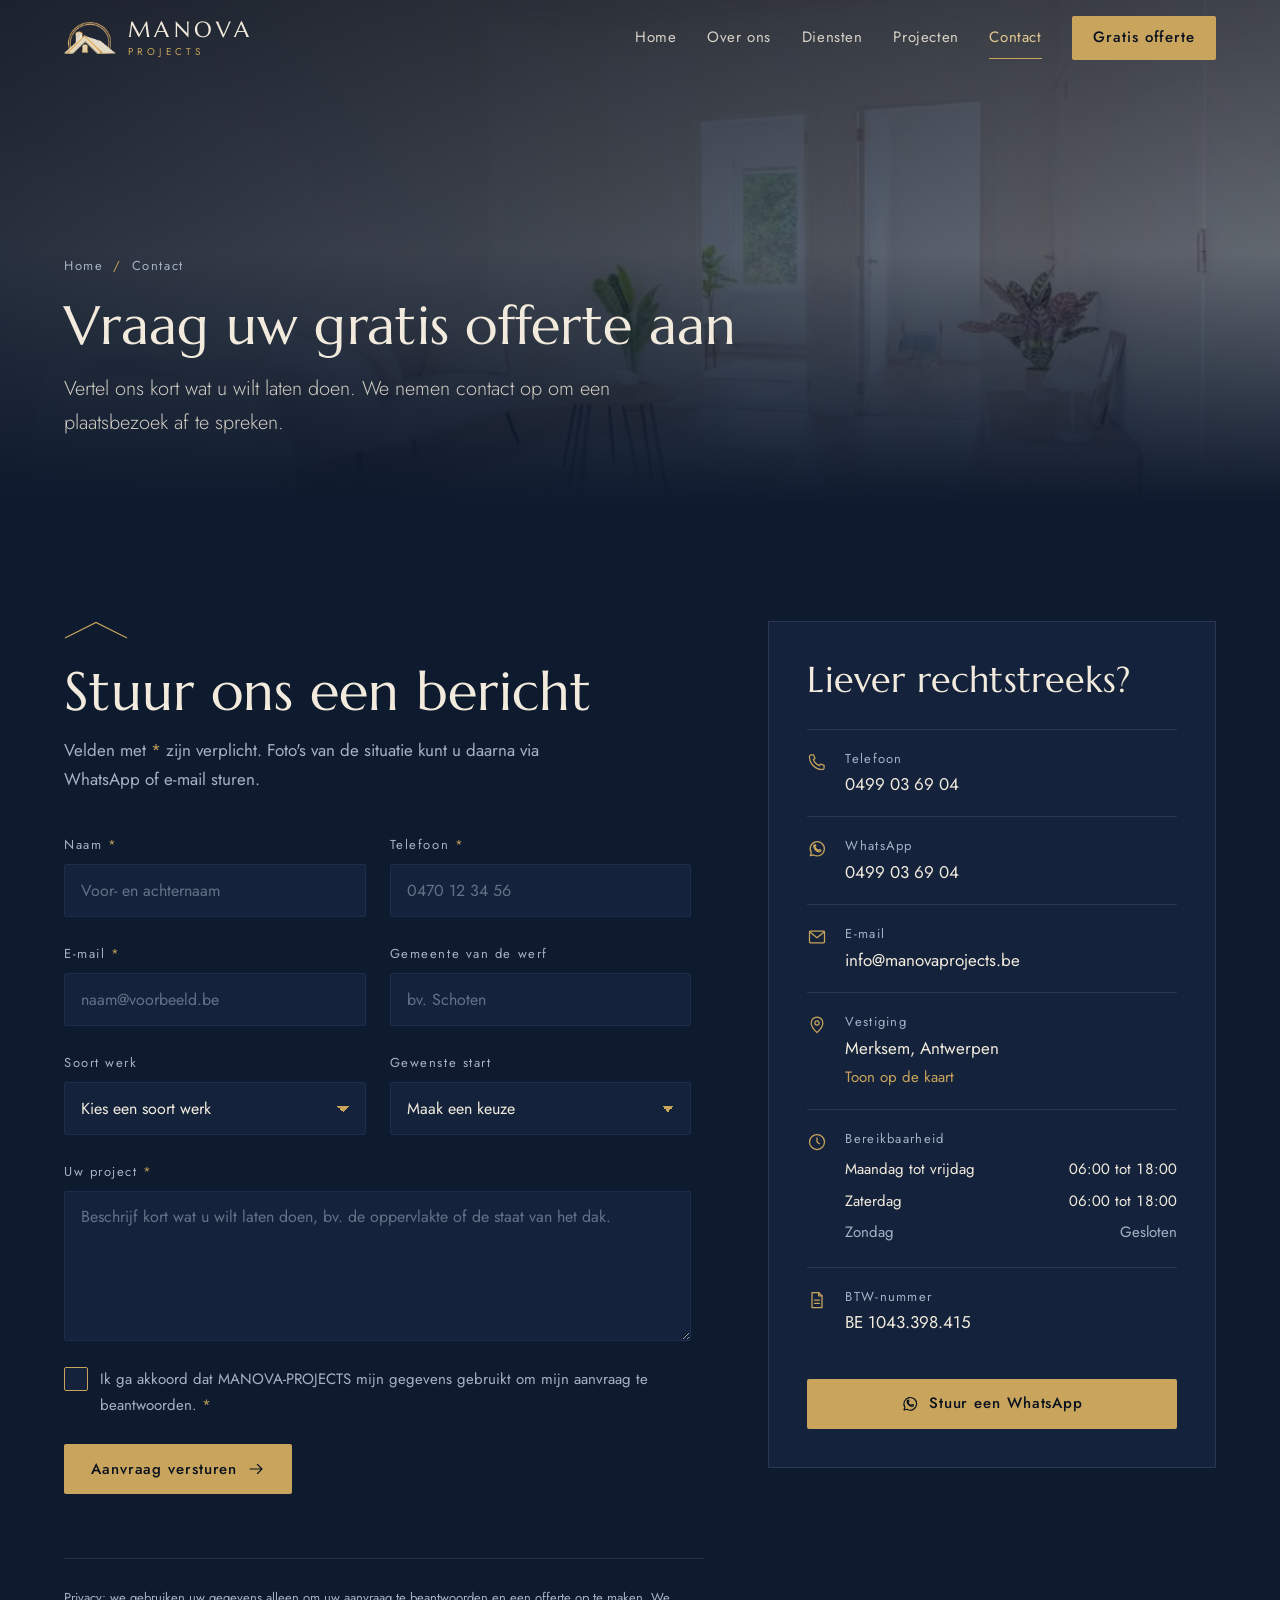
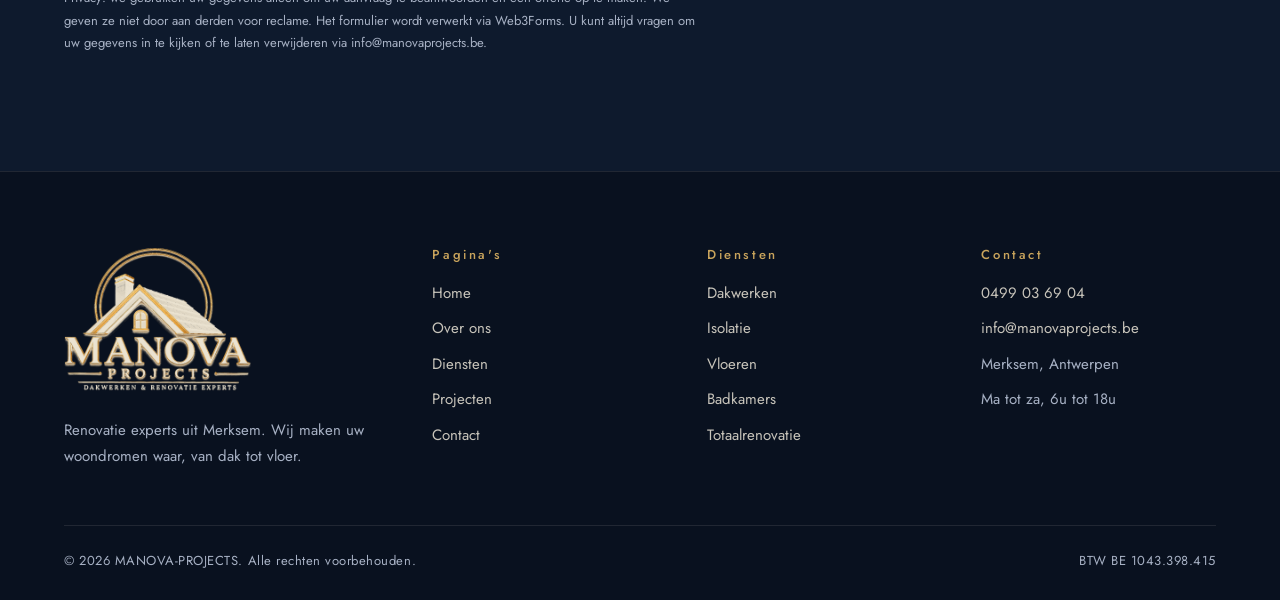
==== commit 41f19445: "Add files via upload" ====
--- a/contact.html
+++ b/contact.html
@@ -19,9 +19,9 @@
 <link rel="preconnect" href="https://fonts.googleapis.com">
 <link rel="preconnect" href="https://fonts.gstatic.com" crossorigin>
 <link rel="stylesheet" href="https://fonts.googleapis.com/css2?family=Jost:wght@300;400;500&family=Marcellus&display=swap">
-<link rel="stylesheet" href="style.css?v=2">
+<link rel="stylesheet" href="style.css?v=3">
 </head>
-<body class="page-contact">
+<body>
 <a class="skip-link" href="#inhoud">Naar de inhoud</a>
 
 <header class="site-header">
@@ -64,25 +64,24 @@
         <p>Velden met <i>*</i> zijn verplicht. Foto's van de situatie kunt u daarna via WhatsApp of e-mail sturen.</p>
       </div>
 
-      <!-- Formspree-formulier: xkjobwpk (https://formspree.io/f/xkjobwpk) -->
-      <form class="form" id="offerte-form" action="https://formspree.io/f/xkjobwpk" method="POST" novalidate>
-        <input type="hidden" name="_subject" value="Nieuwe offerteaanvraag via manovaprojects.be">
-        <div class="hp" aria-hidden="true"><label for="hp-veld">Laat leeg</label><input type="text" id="hp-veld" name="_gotcha" tabindex="-1" autocomplete="off"></div>
+      <form class="form" action="https://api.web3forms.com/submit" method="POST">
+        <input type="hidden" name="access_key" value="cd82872b-acaf-4107-a6cc-9f278e2837d4">
+        <input type="hidden" name="subject" value="Nieuwe offerteaanvraag via manovaprojects.be">
+        <input type="hidden" name="from_name" value="Website MANOVA-PROJECTS">
+        <input type="hidden" name="redirect" value="https://manovaprojects.be/bedankt.html">
+        <div class="hp" aria-hidden="true"><input type="checkbox" name="botcheck" tabindex="-1" autocomplete="off"></div>
 
         <div class="field">
           <label for="naam">Naam <i>*</i></label>
           <input id="naam" name="naam" type="text" autocomplete="name" required placeholder="Voor- en achternaam">
-          <span class="field-error" aria-live="polite"></span>
         </div>
         <div class="field">
           <label for="telefoon">Telefoon <i>*</i></label>
-          <input id="telefoon" name="telefoon" type="tel" inputmode="tel" autocomplete="tel" required placeholder="0470 12 34 56">
-          <span class="field-error" aria-live="polite"></span>
+          <input id="telefoon" name="telefoon" type="tel" inputmode="tel" autocomplete="tel" required minlength="9" placeholder="0470 12 34 56">
         </div>
         <div class="field">
           <label for="email">E-mail <i>*</i></label>
           <input id="email" name="email" type="email" inputmode="email" autocomplete="email" required placeholder="naam@voorbeeld.be">
-          <span class="field-error" aria-live="polite"></span>
         </div>
         <div class="field">
           <label for="gemeente">Gemeente van de werf</label>
@@ -92,22 +91,22 @@
           <label for="dienst">Soort werk</label>
           <select id="dienst" name="soort_werk">
             <option value="">Kies een soort werk</option>
-            <option value="dakwerken">Dakwerken</option>
-            <option value="isolatie">Isolatie</option>
-            <option value="vloeren">Vloeren</option>
-            <option value="badkamers">Badkamer</option>
-            <option value="keukens">Keuken</option>
-            <option value="totaalrenovatie">Totaalrenovatie</option>
-            <option value="schilderwerk">Schilderwerk</option>
-            <option value="gyproc">Gyproc en plafonds</option>
-            <option value="gevelwerken">Gevelwerken</option>
-            <option value="ramen-deuren">Ramen en deuren</option>
-            <option value="sanitair">Sanitair</option>
-            <option value="elektriciteit">Elektriciteit</option>
-            <option value="afbraak">Afbraak en ruwbouw</option>
-            <option value="buitenaanleg">Terrassen en buitenaanleg</option>
-            <option value="herstellingen">Herstellingen</option>
-            <option value="andere">Iets anders</option>
+            <option>Dakwerken</option>
+            <option>Isolatie</option>
+            <option>Vloeren</option>
+            <option>Badkamer</option>
+            <option>Keuken</option>
+            <option>Totaalrenovatie</option>
+            <option>Schilderwerk</option>
+            <option>Gyproc en plafonds</option>
+            <option>Gevelwerken</option>
+            <option>Ramen en deuren</option>
+            <option>Sanitair</option>
+            <option>Elektriciteit</option>
+            <option>Afbraak en ruwbouw</option>
+            <option>Terrassen en buitenaanleg</option>
+            <option>Herstellingen</option>
+            <option>Iets anders</option>
           </select>
         </div>
         <div class="field">
@@ -123,18 +122,15 @@
         <div class="field field-full">
           <label for="bericht">Uw project <i>*</i></label>
           <textarea id="bericht" name="bericht" required placeholder="Beschrijf kort wat u wilt laten doen, bv. de oppervlakte of de staat van het dak."></textarea>
-          <span class="field-error" aria-live="polite"></span>
         </div>
         <div class="field field-full">
           <label class="check" for="privacy">
             <input id="privacy" name="privacy_akkoord" type="checkbox" value="ja" required>
             <span>Ik ga akkoord dat MANOVA-PROJECTS mijn gegevens gebruikt om mijn aanvraag te beantwoorden. <i>*</i></span>
           </label>
-          <span class="field-error" aria-live="polite"></span>
-        </div>
-        <div class="field-full form-foot">
+        </div>
+        <div class="field-full">
           <button class="btn btn-gold" type="submit"><span>Aanvraag versturen</span><svg viewBox="0 0 24 24" fill="none" stroke="currentColor" stroke-width="1.5" stroke-linecap="round" stroke-linejoin="round" aria-hidden="true"><path d="M4 12h15M14 6l6 6-6 6"/></svg></button>
-          <p class="form-status" role="status"></p>
         </div>
       </form>
     </div>
@@ -159,7 +155,7 @@
   </div>
 
   <div class="wrap">
-    <p class="privacy-note">Privacy: we gebruiken uw gegevens alleen om uw aanvraag te beantwoorden en een offerte op te maken. We geven ze niet door aan derden voor reclame. Het formulier wordt verwerkt via Formspree. U kunt altijd vragen om uw gegevens in te kijken of te laten verwijderen via info@manovaprojects.be.</p>
+    <p class="privacy-note">Privacy: we gebruiken uw gegevens alleen om uw aanvraag te beantwoorden en een offerte op te maken. We geven ze niet door aan derden voor reclame. Het formulier wordt verwerkt via Web3Forms. U kunt altijd vragen om uw gegevens in te kijken of te laten verwijderen via info@manovaprojects.be.</p>
   </div>
 </section>
 </main>
@@ -214,6 +210,6 @@
   <a class="is-primary" href="contact.html"><svg viewBox="0 0 24 24" fill="none" stroke="currentColor" stroke-width="1.5" stroke-linecap="round" stroke-linejoin="round" aria-hidden="true"><path d="M6 3h8l4 4v14H6Z"/><path d="M14 3v4h4M9 12h6M9 16h6"/></svg>Offerte</a>
 </nav>
 
-<script src="script.js?v=2"></script>
+<script src="script.js?v=3"></script>
 </body>
 </html>
--- a/style.css
+++ b/style.css
@@ -70,7 +70,7 @@
 button, input, select, textarea { font: inherit; color: inherit; }
 button { cursor: pointer; }
 
-h1, h2, h3, h4 {
+h1, h2, h3 {
   font-family: var(--display);
   font-weight: 400;
   line-height: 1.12;
@@ -124,7 +124,6 @@
   white-space: nowrap;
 }
 .btn svg { width: 18px; height: 18px; flex: none; }
-.btn:disabled { opacity: .7; cursor: wait; }
 
 .btn-gold { background: var(--gold); color: var(--ink); }
 .btn-gold:hover { background: var(--gold-2); }
@@ -1049,10 +1048,10 @@
   border-color: var(--gold);
   background-color: #182844;
 }
-.field.has-error input,
-.field.has-error select,
-.field.has-error textarea { border-color: #D98A7A; }
-.field-error { font-size: var(--fs-xs); color: #E6A596; min-height: 0; }
+/* rode rand pas na invullen, via de ingebouwde browsercontrole */
+.field input:user-invalid,
+.field select:user-invalid,
+.field textarea:user-invalid { border-color: #D98A7A; }
 
 .field .check {
   display: flex;
@@ -1081,19 +1080,7 @@
   background-image: url("data:image/svg+xml,%3Csvg xmlns='http://www.w3.org/2000/svg' viewBox='0 0 16 16'%3E%3Cpath d='M3 8.5l3.2 3L13 4.5' fill='none' stroke='%2309111F' stroke-width='2'/%3E%3C/svg%3E");
 }
 
-.form-foot {
-  display: flex;
-  flex-wrap: wrap;
-  align-items: center;
-  gap: 18px 24px;
-}
-.form-status {
-  font-size: var(--fs-sm);
-  color: var(--mist);
-}
-.form-status.is-ok { color: #A9D3A1; }
-.form-status.is-error { color: #E6A596; }
-.hp { position: absolute; left: -9999px; }
+.hp { display: none; }
 
 .contact-card {
   background: var(--navy-2);
@@ -1200,14 +1187,6 @@
 .mobile-bar a svg { width: 18px; height: 18px; color: var(--gold); }
 .mobile-bar a.is-primary { background: var(--gold); border-color: var(--gold); color: var(--ink); }
 .mobile-bar a.is-primary svg { color: var(--ink); }
-
-/* ---------- Ontbrekende foto (stockfoto nog niet gedownload) ---------- */
-.img-missing {
-  background:
-    linear-gradient(135deg, transparent 49.6%, var(--line) 49.8%, var(--line) 50.2%, transparent 50.4%),
-    var(--navy-2);
-}
-.img-missing img { opacity: 0; }
 
 /* ---------- Scroll-animatie ---------- */
 .js .reveal {
@@ -1337,7 +1316,7 @@
   .tile-caption span { display: none; }
 
   .form { grid-template-columns: minmax(0, 1fr); }
-  .form-foot .btn { width: 100%; }
+  .form .btn { width: 100%; }
 
   .footer-grid { grid-template-columns: minmax(0, 1fr); gap: 36px; }
   .lb-prev, .lb-next { top: auto; bottom: -4px; transform: none; }
